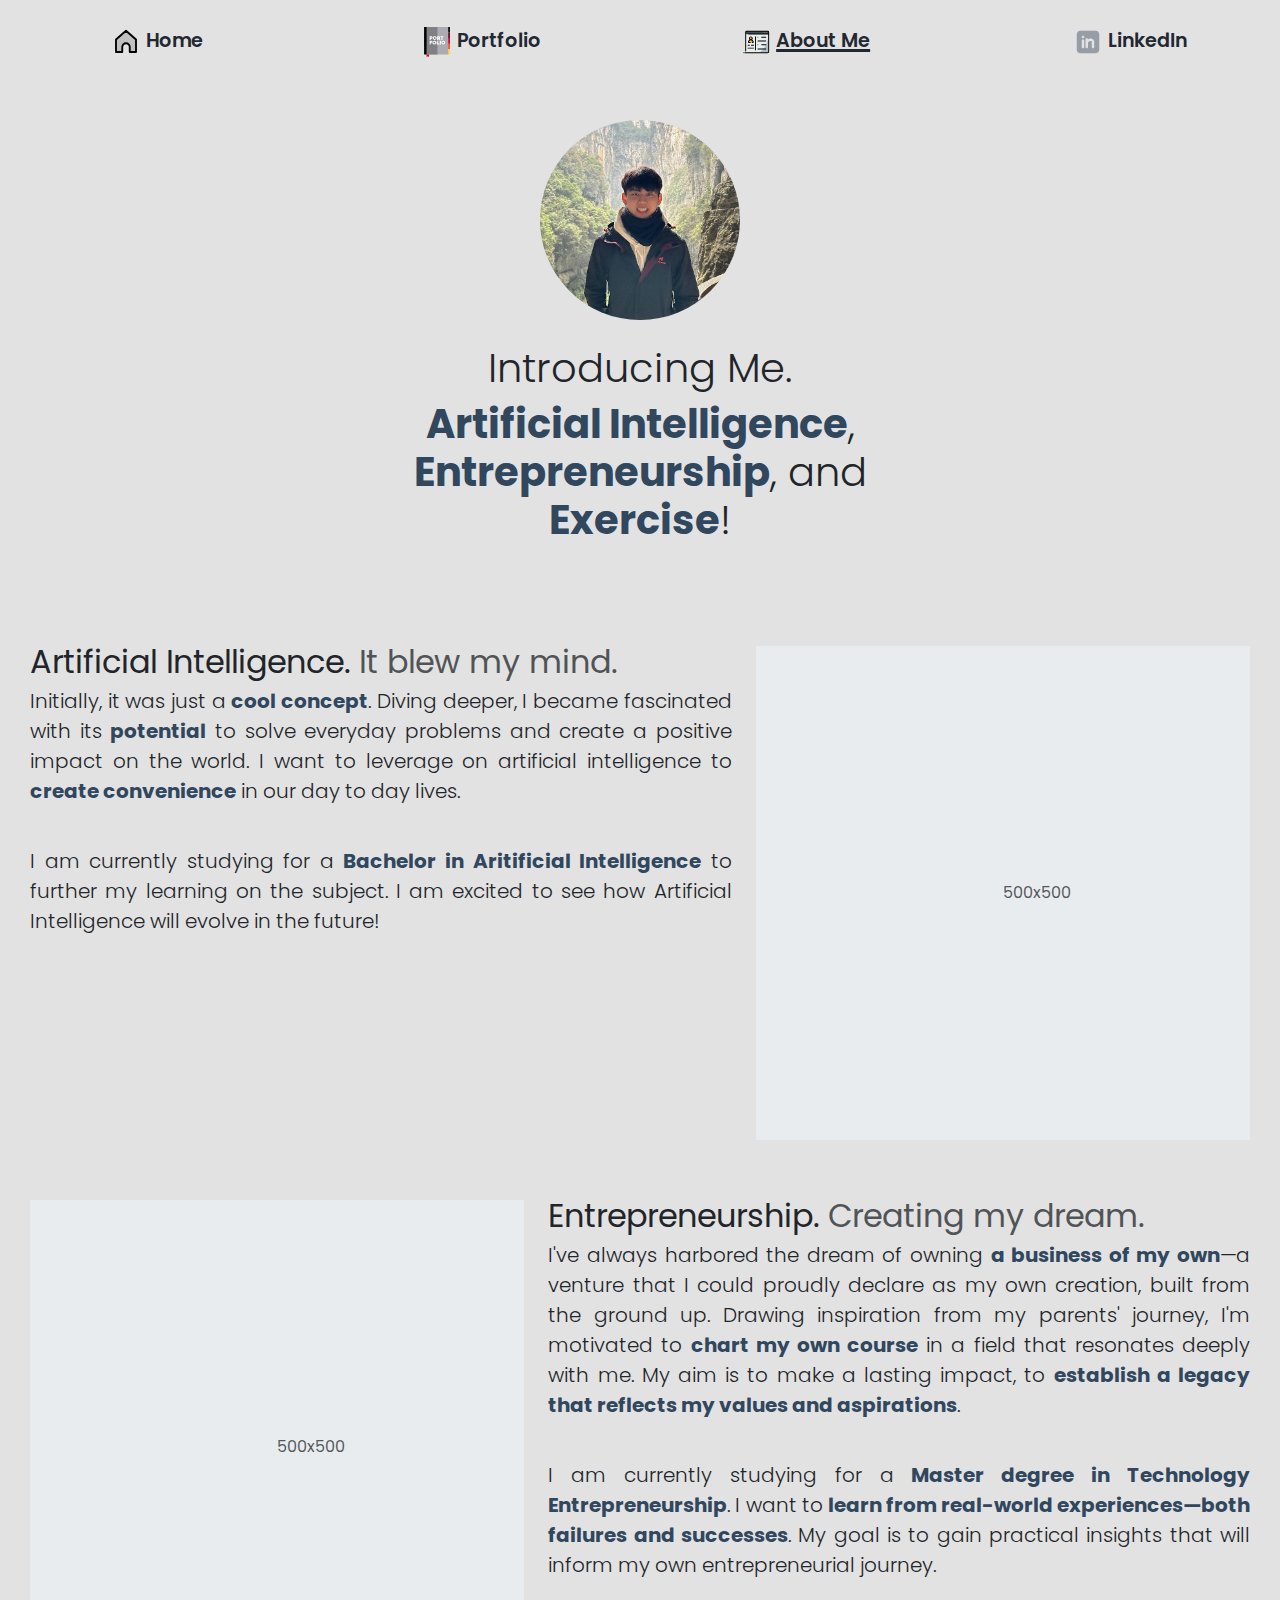
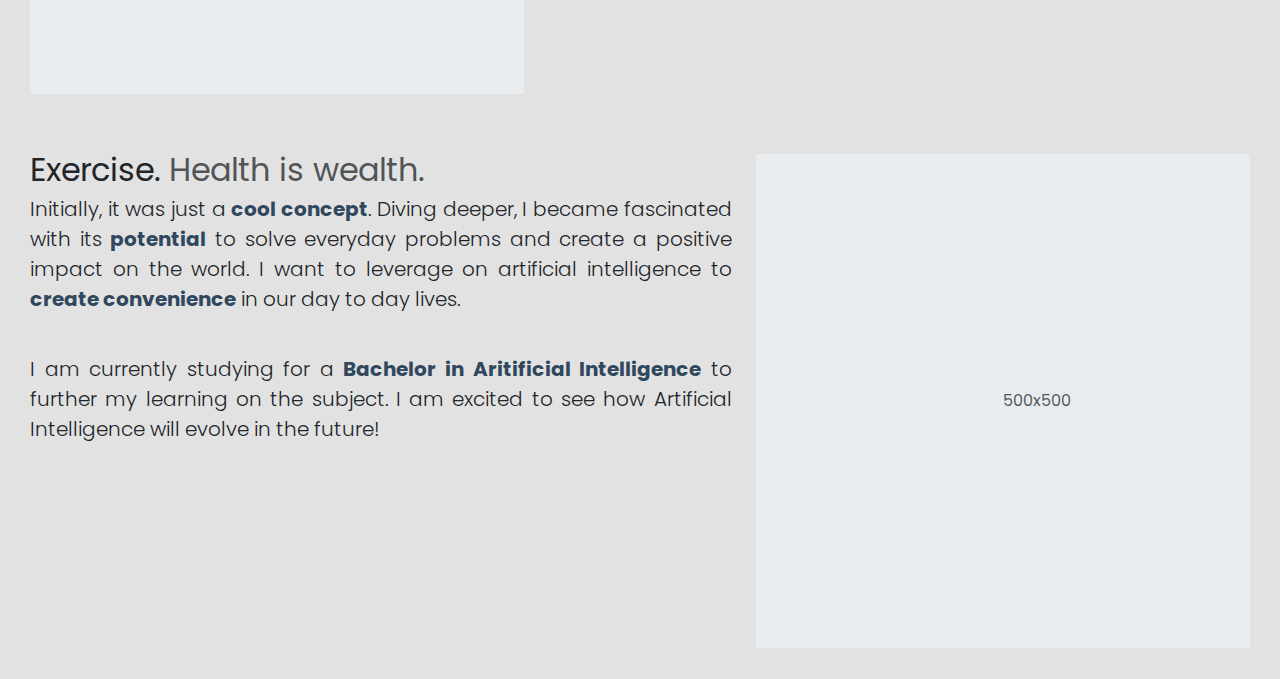
==== public/aboutme.html @ c48af4ad "Add files via upload" ====
<!DOCTYPE html>
<html lang="en">
<head>
    <meta charset="UTF-8">
    <meta name="viewport" content="width=device-width, initial-scale=1.0">
    <link rel="stylesheet" href="../assets/css/aboutme.css">
    <title>Document</title>
    <link href="https://cdn.jsdelivr.net/npm/bootstrap@5.3.3/dist/css/bootstrap.min.css" rel="stylesheet" 
    integrity="sha384-QWTKZyjpPEjISv5WaRU9OFeRpok6YctnYmDr5pNlyT2bRjXh0JMhjY6hW+ALEwIH" crossorigin="anonymous">
    <link rel="preconnect" href="https://fonts.googleapis.com">
    <link rel="preconnect" href="https://fonts.gstatic.com" crossorigin>
    <link href="https://fonts.googleapis.com/css2?family=Poppins:ital,wght@0,100;0,200;0,300;0,400;0,500;0,600;0,700;0,800;0,900;1,100;1,200;1,300;1,400;1,500;1,600;1,700;1,800;1,900&display=swap" rel="stylesheet">
</head>
<body>
  <section class="navigationbar">
    <div class="hometab"> <img src="../assets/svg/home-1-svgrepo-com.svg" class="navlogo" /> <a href="../index.html"><p class="navword">Home</p></a></div>
    <div class="about"> <img src="../assets/svg/portfolio-my-profile-browser-svgrepo-com.svg" class="navlogo" /> <a href="../public/aboutme.html"><p class="navword selectedword">About Me</p></a></div>
    <div class="portfolio"> <img src="../assets/svg/portfolio-svgrepo-com.svg" class="navlogo" /> <a href="../public/portfolio.html"><p class="navword">Portfolio</p></a></div>
    <div class="linkedin"> <img src="../assets/svg/linkedin-svgrepo-com (1).svg" class="navlogo" /> <p class="navword">LinkedIn</p></div>
  </section>

    <section class="home">
        <div class="px-4 py-5 text-center">
            <img class="d-block mx-auto mb-4" src="../assets/images/Profile_Photo copy 2.jpg" alt="Profile photo" height="200" id="profile-pic">
            <h2 class="display-6 darktext">Introducing Me.</h2>
            <div class="col-lg-6 mx-auto">
              <h2 class="display-6 mb-4 darktext"><span class="standout">Artificial Intelligence</span>, <span class="standout">Entrepreneurship</span>, and <span class="standout">Exercise</span>!</h2>
              <div class="d-grid gap-2 d-sm-flex justify-content-sm-center">
              </div>
            </div>
          </div>
        </section>

        <div class="row featurette artificialintelligence">
            <div class="col-md-7">
              <h2 class="featurette-heading fw-normal lh-1">Artificial Intelligence. <span class="text-body-secondary">It blew my mind.</span></h2>
              <p class="lead info">Initially, it was just a <span class="standout">cool concept</span>. Diving deeper, I became fascinated with its <span class="standout">potential</span> to solve everyday problems and create a positive impact on the world. I want to leverage on artificial intelligence to <span class="standout">create convenience</span> in our day to day lives.</p>
              <br />
              <p class="lead info">I am currently studying for a <span class="standout">Bachelor in Aritificial Intelligence</span> to further my learning on the subject. I am excited to see how Artificial Intelligence will evolve in the future!</p>
            </div>
            <div class="col-md-5">
              <svg class="bd-placeholder-img bd-placeholder-img-lg featurette-image img-fluid mx-auto" width="500" height="500" xmlns="http://www.w3.org/2000/svg" role="img" aria-label="Placeholder: 500x500" preserveAspectRatio="xMidYMid slice" focusable="false"><title>Placeholder</title><rect width="100%" height="100%" fill="var(--bs-secondary-bg)"></rect><text x="50%" y="50%" fill="var(--bs-secondary-color)" dy=".3em">500x500</text></svg>
            </div>
          </div>

          <!-- <hr id="breakline"/> -->
          <div class="row featurette entrepreneurship">
            <div class="col-md-7 order-md-2">
              <h2 class="featurette-heading fw-normal lh-1">Entrepreneurship. <span class="text-body-secondary">Creating my dream.</span></h2>
              <p class="lead info">I've always harbored the dream of owning <span class="standout">a business of my own</span>—a venture that I could proudly declare as my own creation, built from the ground up. Drawing inspiration from my parents' journey, I'm motivated to <span class="standout">chart my own course</span> in a field that resonates deeply with me. My aim is to make a lasting impact, to <span class="standout">establish a legacy that reflects my values and aspirations</span>.</p>
                <br />
                <p class="lead info">I am currently studying for a <span class="standout">Master degree in Technology Entrepreneurship</span>. I want to <span class="standout">learn from real-world experiences—both failures and successes</span>. My goal is to gain practical insights that will inform my own entrepreneurial journey.</p>
            </div>
            <div class="col-md-5 order-md-1">
              <svg class="bd-placeholder-img bd-placeholder-img-lg featurette-image left-featurette-img img-fluid mx-auto" width="500" height="500" xmlns="http://www.w3.org/2000/svg" role="img" aria-label="Placeholder: 500x500" preserveAspectRatio="xMidYMid slice" focusable="false"><title>Placeholder</title><rect width="100%" height="100%" fill="var(--bs-secondary-bg)"></rect><text x="50%" y="50%" fill="var(--bs-secondary-color)" dy=".3em">500x500</text></svg>
            </div>
          </div>

        <!-- <hr id="breakline"/> -->
          <div class="row featurette exercise">
            <div class="col-md-7">
              <h2 class="featurette-heading fw-normal lh-1">Exercise. <span class="text-body-secondary">Health is wealth.</span></h2>
              <p class="lead info">Initially, it was just a <span class="standout">cool concept</span>. Diving deeper, I became fascinated with its <span class="standout">potential</span> to solve everyday problems and create a positive impact on the world. I want to leverage on artificial intelligence to <span class="standout">create convenience</span> in our day to day lives.</p>
              <br />
              <p class="lead info">I am currently studying for a <span class="standout">Bachelor in Aritificial Intelligence</span> to further my learning on the subject. I am excited to see how Artificial Intelligence will evolve in the future!</p>
            </div>
            <div class="col-md-5">
              <svg class="bd-placeholder-img bd-placeholder-img-lg featurette-image img-fluid mx-auto" width="500" height="500" xmlns="http://www.w3.org/2000/svg" role="img" aria-label="Placeholder: 500x500" preserveAspectRatio="xMidYMid slice" focusable="false"><title>Placeholder</title><rect width="100%" height="100%" fill="var(--bs-secondary-bg)"></rect><text x="50%" y="50%" fill="var(--bs-secondary-color)" dy=".3em">500x500</text></svg>
            </div>
          </div>


</body>
</html>
---- assets/css/aboutme.css ----
body {
    background-color: #dddd;
}

.home {
    background-color: #dddd;
}

.standout {
    font-weight: bold;
    color: #30475e;
}

#profile-pic {
    border-radius: 50%;
}

* {
    font-family: "Poppins";
}


.featurette {
    padding: 30px !important;
    background-color: #dddd;
}

.info {
    text-align: justify;
}

.navigationbar {
    display: grid;
    grid-template-columns: 1fr 1fr 1fr 1fr;
    grid-template-areas: "home portfolio about linkedin";
    background-color: #dddd !important;
    color: #222831;
    font-family: "Poppins";
    gap: 1.5rem;
    padding-top: 27px;
    padding-left: 7px;
}

a {
    text-decoration: none !important;
    color: inherit !important;
}

.hometab {
    grid-area: home;
    font-family: "Poppins";
    display: flex;
    justify-content: center;
}

.portfolio {
    grid-area: portfolio;
    font-family: "Poppins";
    display: flex;
    justify-content: center;
}

.about {
    grid-area: about;
    font-family: "Poppins";
    display: flex;
    justify-content: center;
}

.linkedin {
    grid-area: linkedin;
    font-family: "Poppins";
    display: flex;
    justify-content: center;
}

.navword {
    font-family: "Poppins";
    font-size: 1.2rem;
    align-self: center;
    color: #222831;
    font-weight: 550;
}



.navlogo {
    height: 30px;
    margin-right: 5px;
}

.selectedword {
    text-decoration: underline 3px #222831 !important;
}

@media (min-width: 768px) {
    .featurette-image {
        object-fit: cover !important;
        position: relative !important;
        float:inline-end !important;
        }

    .left-featurette-img {
        object-fit: cover !important;
        position: relative !important;
        float:inline-start !important;
    }
}
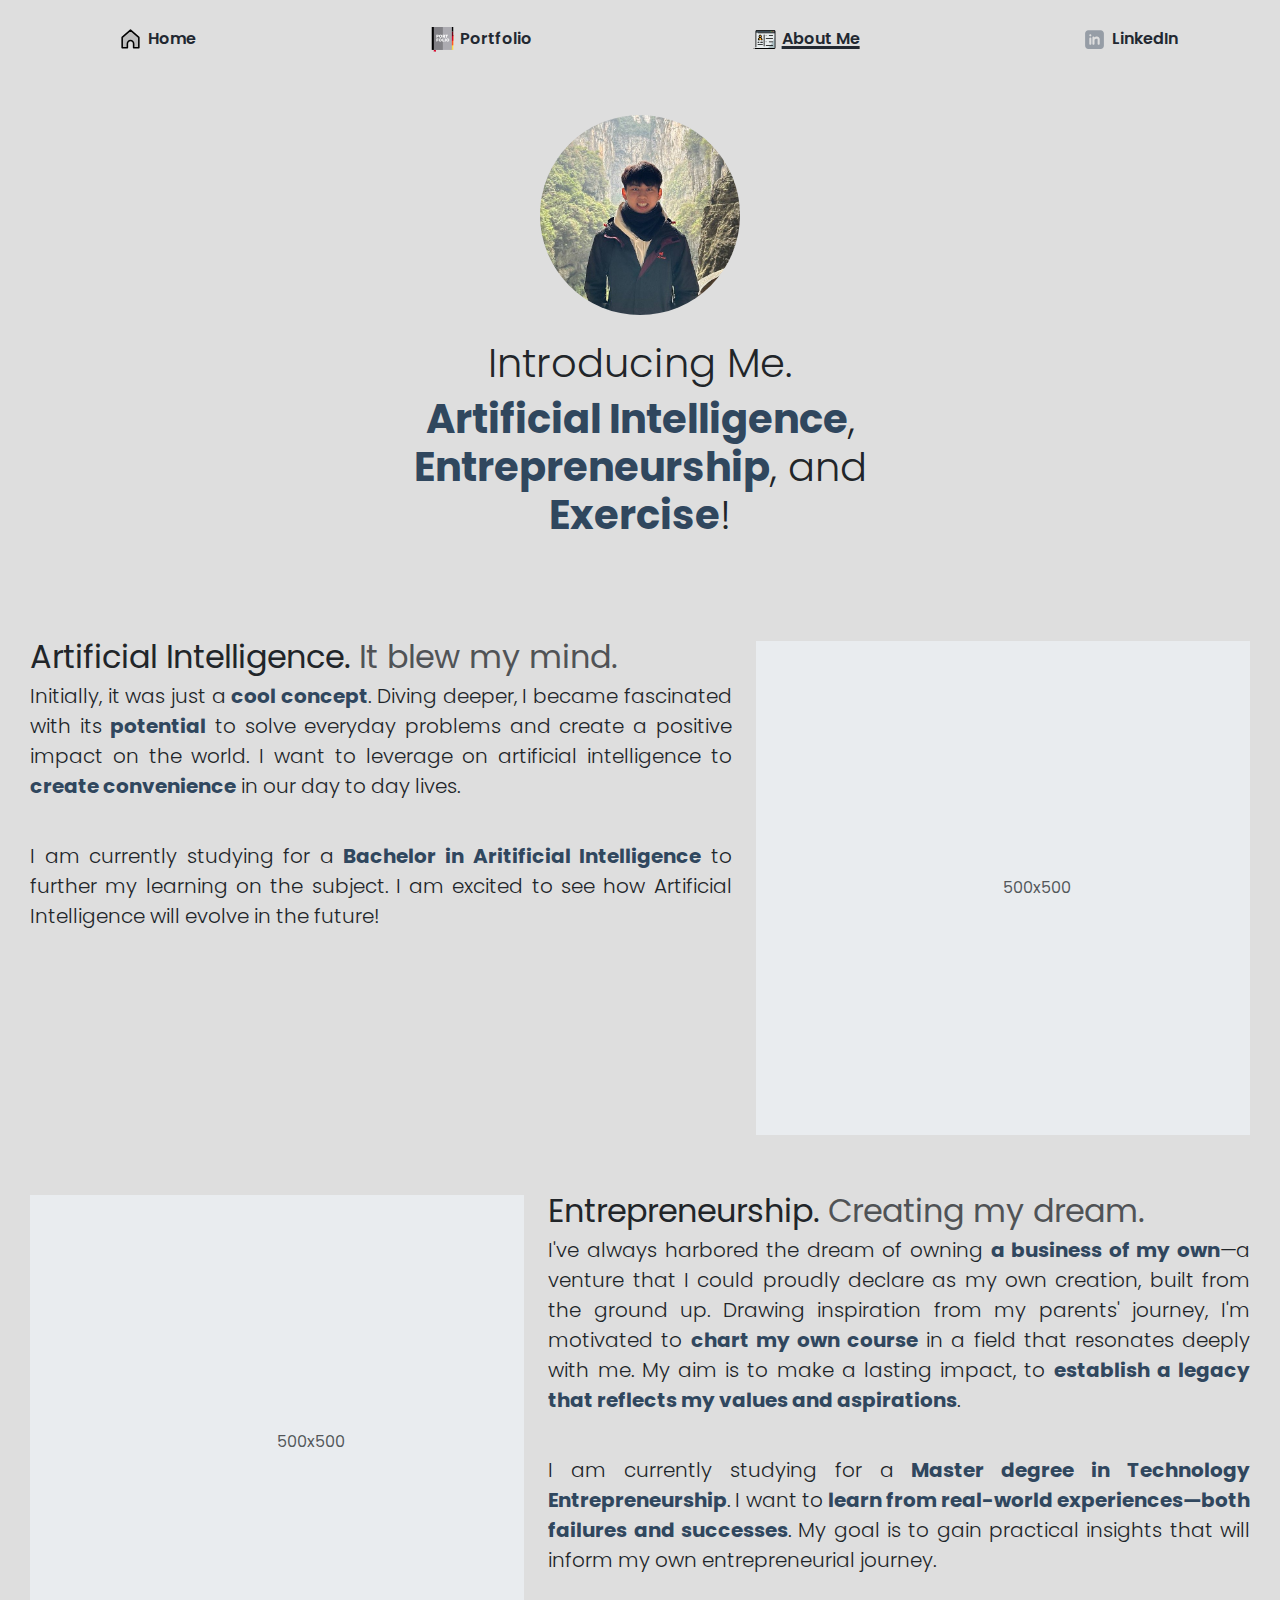
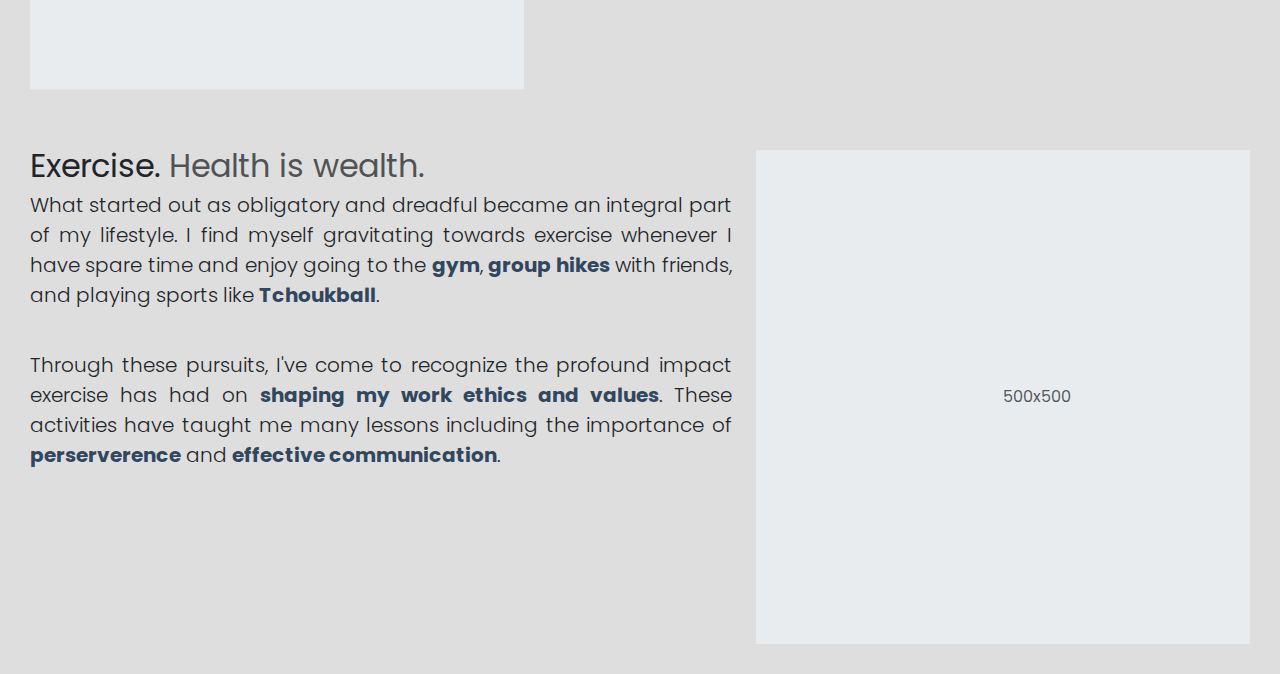
==== commit a5bde9a9: "Update aboutme.html" ====
--- a/public/aboutme.html
+++ b/public/aboutme.html
@@ -4,7 +4,7 @@
     <meta charset="UTF-8">
     <meta name="viewport" content="width=device-width, initial-scale=1.0">
     <link rel="stylesheet" href="../assets/css/aboutme.css">
-    <title>Document</title>
+    <title>About Me</title>
     <link href="https://cdn.jsdelivr.net/npm/bootstrap@5.3.3/dist/css/bootstrap.min.css" rel="stylesheet" 
     integrity="sha384-QWTKZyjpPEjISv5WaRU9OFeRpok6YctnYmDr5pNlyT2bRjXh0JMhjY6hW+ALEwIH" crossorigin="anonymous">
     <link rel="preconnect" href="https://fonts.googleapis.com">
@@ -16,7 +16,7 @@
     <div class="hometab"> <img src="../assets/svg/home-1-svgrepo-com.svg" class="navlogo" /> <a href="../index.html"><p class="navword">Home</p></a></div>
     <div class="about"> <img src="../assets/svg/portfolio-my-profile-browser-svgrepo-com.svg" class="navlogo" /> <a href="../public/aboutme.html"><p class="navword selectedword">About Me</p></a></div>
     <div class="portfolio"> <img src="../assets/svg/portfolio-svgrepo-com.svg" class="navlogo" /> <a href="../public/portfolio.html"><p class="navword">Portfolio</p></a></div>
-    <div class="linkedin"> <img src="../assets/svg/linkedin-svgrepo-com (1).svg" class="navlogo" /> <p class="navword">LinkedIn</p></div>
+    <div class="linkedin"> <img src="../assets/svg/linkedin-svgrepo-com (1).svg" class="navlogo" /> <a href="https://www.linkedin.com/in/bannontan" target="_blank"><p class="navword">LinkedIn</p></a></div>
   </section>
 
     <section class="home">
@@ -60,9 +60,9 @@
           <div class="row featurette exercise">
             <div class="col-md-7">
               <h2 class="featurette-heading fw-normal lh-1">Exercise. <span class="text-body-secondary">Health is wealth.</span></h2>
-              <p class="lead info">Initially, it was just a <span class="standout">cool concept</span>. Diving deeper, I became fascinated with its <span class="standout">potential</span> to solve everyday problems and create a positive impact on the world. I want to leverage on artificial intelligence to <span class="standout">create convenience</span> in our day to day lives.</p>
+              <p class="lead info">What started out as obligatory and dreadful became an integral part of my lifestyle. I find myself gravitating towards exercise whenever I have spare time and enjoy going to the <span class="standout">gym</span>, <span class="standout">group hikes</span> with friends, and playing sports like <span class="standout">Tchoukball</span>.</p>
               <br />
-              <p class="lead info">I am currently studying for a <span class="standout">Bachelor in Aritificial Intelligence</span> to further my learning on the subject. I am excited to see how Artificial Intelligence will evolve in the future!</p>
+              <p class="lead info">Through these pursuits, I've come to recognize the profound impact exercise has had on <span class="standout">shaping my work ethics and values</span>. These activities have taught me many lessons including the importance of <span class="standout">perserverence</span> and <span class="standout">effective communication</span>.</p>
             </div>
             <div class="col-md-5">
               <svg class="bd-placeholder-img bd-placeholder-img-lg featurette-image img-fluid mx-auto" width="500" height="500" xmlns="http://www.w3.org/2000/svg" role="img" aria-label="Placeholder: 500x500" preserveAspectRatio="xMidYMid slice" focusable="false"><title>Placeholder</title><rect width="100%" height="100%" fill="var(--bs-secondary-bg)"></rect><text x="50%" y="50%" fill="var(--bs-secondary-color)" dy=".3em">500x500</text></svg>
@@ -71,4 +71,4 @@
 
 
 </body>
-</html>+</html>
--- a/assets/css/aboutme.css
+++ b/assets/css/aboutme.css
@@ -1,5 +1,5 @@
 body {
-    background-color: #dddd;
+    background-color: #dddd !important;
 }
 
 .home {
@@ -23,6 +23,8 @@
 .featurette {
     padding: 30px !important;
     background-color: #dddd;
+    margin-left: 0px;
+    margin-right: 0px;
 }
 
 .info {
@@ -105,4 +107,51 @@
         position: relative !important;
         float:inline-start !important;
     }
-}+}
+
+@media (max-width: 1300px) {
+    .navlogo {
+         height: 25px;
+         margin-right: 5px;
+     }
+     .navword {
+         font-size: 1rem;
+     }
+ 
+ }
+ 
+ @media (max-width: 768px) {
+     .navlogo {
+         height: 20px;
+         margin-right: 0px;
+         align-self: flex-start;
+     }
+     .navword {
+         font-size: 0.5rem;
+         color: #222831;
+         font-weight: 550;
+         }
+     .selectedword {
+         text-decoration: underline 1.5px #222831 !important;
+     }
+     .navigationbar {
+         padding-top: 15px;
+         padding-left: 0px;
+     }
+ 
+     .hometab .navword {
+         padding-top: 5px;
+     }
+ 
+     .portfolio .navword {
+         padding-top: 5px;
+     }
+     
+     .about .navword {
+         padding-top: 4px;
+     }
+ 
+     .linkedin .navword {
+         padding-top: 4px;
+     }
+ }
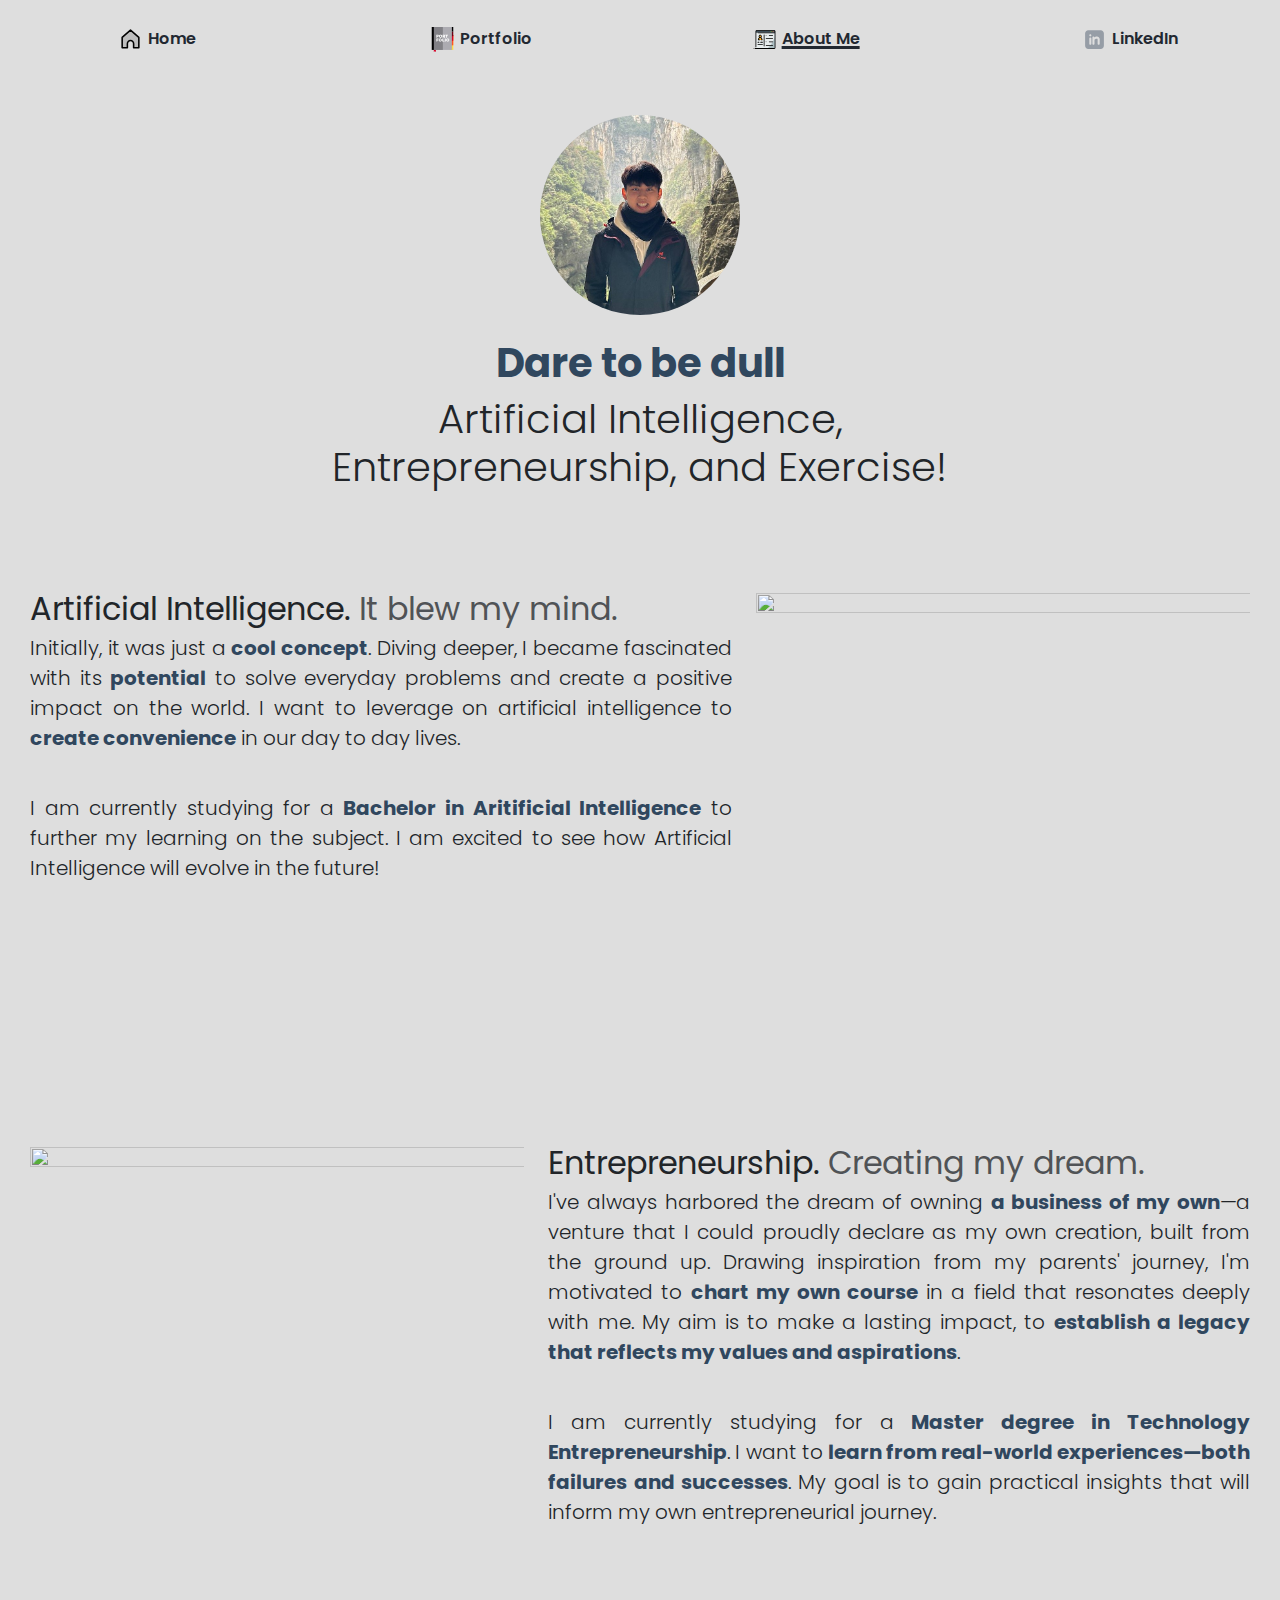
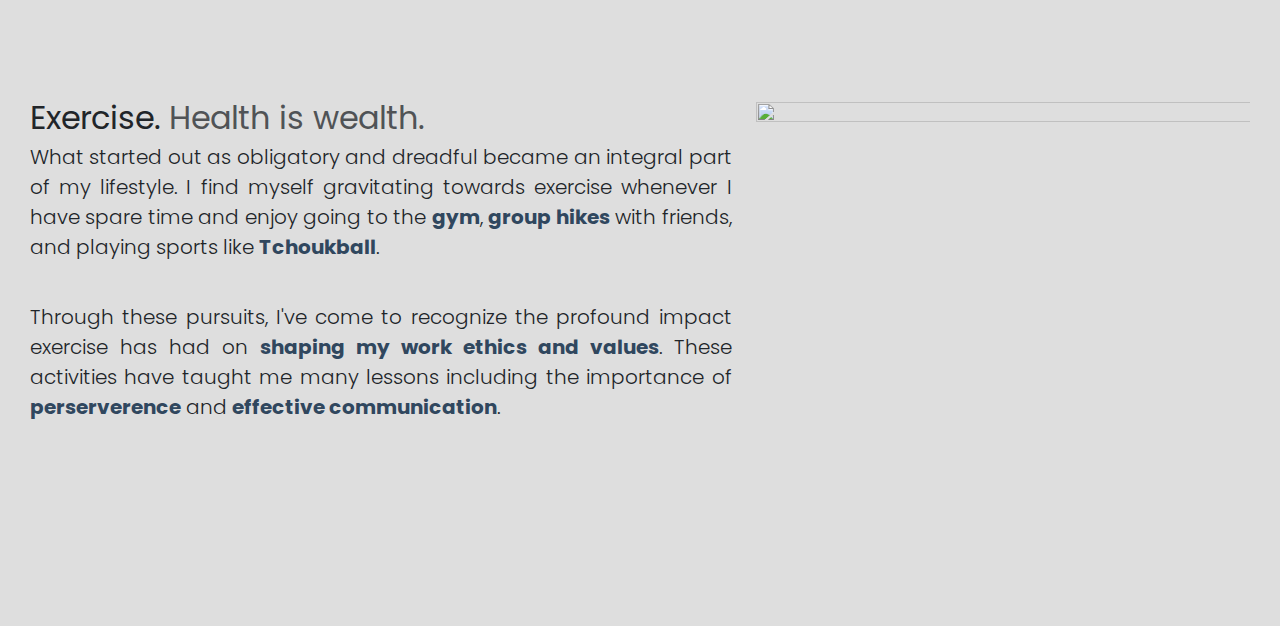
==== commit 86ca2ba0: "Update aboutme.html" ====
--- a/public/aboutme.html
+++ b/public/aboutme.html
@@ -22,9 +22,9 @@
     <section class="home">
         <div class="px-4 py-5 text-center">
             <img class="d-block mx-auto mb-4" src="../assets/images/Profile_Photo copy 2.jpg" alt="Profile photo" height="200" id="profile-pic">
-            <h2 class="display-6 darktext">Introducing Me.</h2>
+            <h2 class="display-6 darktext"><span class="standout">Dare to be dull</span></h2>
             <div class="col-lg-6 mx-auto">
-              <h2 class="display-6 mb-4 darktext"><span class="standout">Artificial Intelligence</span>, <span class="standout">Entrepreneurship</span>, and <span class="standout">Exercise</span>!</h2>
+              <h2 class="display-6 mb-4 darktext">Artificial Intelligence, Entrepreneurship, and Exercise!</h2>
               <div class="d-grid gap-2 d-sm-flex justify-content-sm-center">
               </div>
             </div>
@@ -39,7 +39,7 @@
               <p class="lead info">I am currently studying for a <span class="standout">Bachelor in Aritificial Intelligence</span> to further my learning on the subject. I am excited to see how Artificial Intelligence will evolve in the future!</p>
             </div>
             <div class="col-md-5">
-              <svg class="bd-placeholder-img bd-placeholder-img-lg featurette-image img-fluid mx-auto" width="500" height="500" xmlns="http://www.w3.org/2000/svg" role="img" aria-label="Placeholder: 500x500" preserveAspectRatio="xMidYMid slice" focusable="false"><title>Placeholder</title><rect width="100%" height="100%" fill="var(--bs-secondary-bg)"></rect><text x="50%" y="50%" fill="var(--bs-secondary-color)" dy=".3em">500x500</text></svg>
+              <img src="../assets/images/aboutme_ai.webp" class="featurette-image img-fluid mx-auto image" width="500" height="500"/>
             </div>
           </div>
 
@@ -52,7 +52,7 @@
                 <p class="lead info">I am currently studying for a <span class="standout">Master degree in Technology Entrepreneurship</span>. I want to <span class="standout">learn from real-world experiences—both failures and successes</span>. My goal is to gain practical insights that will inform my own entrepreneurial journey.</p>
             </div>
             <div class="col-md-5 order-md-1">
-              <svg class="bd-placeholder-img bd-placeholder-img-lg featurette-image left-featurette-img img-fluid mx-auto" width="500" height="500" xmlns="http://www.w3.org/2000/svg" role="img" aria-label="Placeholder: 500x500" preserveAspectRatio="xMidYMid slice" focusable="false"><title>Placeholder</title><rect width="100%" height="100%" fill="var(--bs-secondary-bg)"></rect><text x="50%" y="50%" fill="var(--bs-secondary-color)" dy=".3em">500x500</text></svg>
+              <img src="../assets/images/aboutme_dreamcatcher.jpg" class="featurette-image img-fluid mx-auto image" width="500" height="500"/>
             </div>
           </div>
 
@@ -65,7 +65,7 @@
               <p class="lead info">Through these pursuits, I've come to recognize the profound impact exercise has had on <span class="standout">shaping my work ethics and values</span>. These activities have taught me many lessons including the importance of <span class="standout">perserverence</span> and <span class="standout">effective communication</span>.</p>
             </div>
             <div class="col-md-5">
-              <svg class="bd-placeholder-img bd-placeholder-img-lg featurette-image img-fluid mx-auto" width="500" height="500" xmlns="http://www.w3.org/2000/svg" role="img" aria-label="Placeholder: 500x500" preserveAspectRatio="xMidYMid slice" focusable="false"><title>Placeholder</title><rect width="100%" height="100%" fill="var(--bs-secondary-bg)"></rect><text x="50%" y="50%" fill="var(--bs-secondary-color)" dy=".3em">500x500</text></svg>
+              <img src="../assets/images/aboutme_exercise.jpg" class="featurette-image img-fluid mx-auto image" width="500" height="500"/>
             </div>
           </div>
 
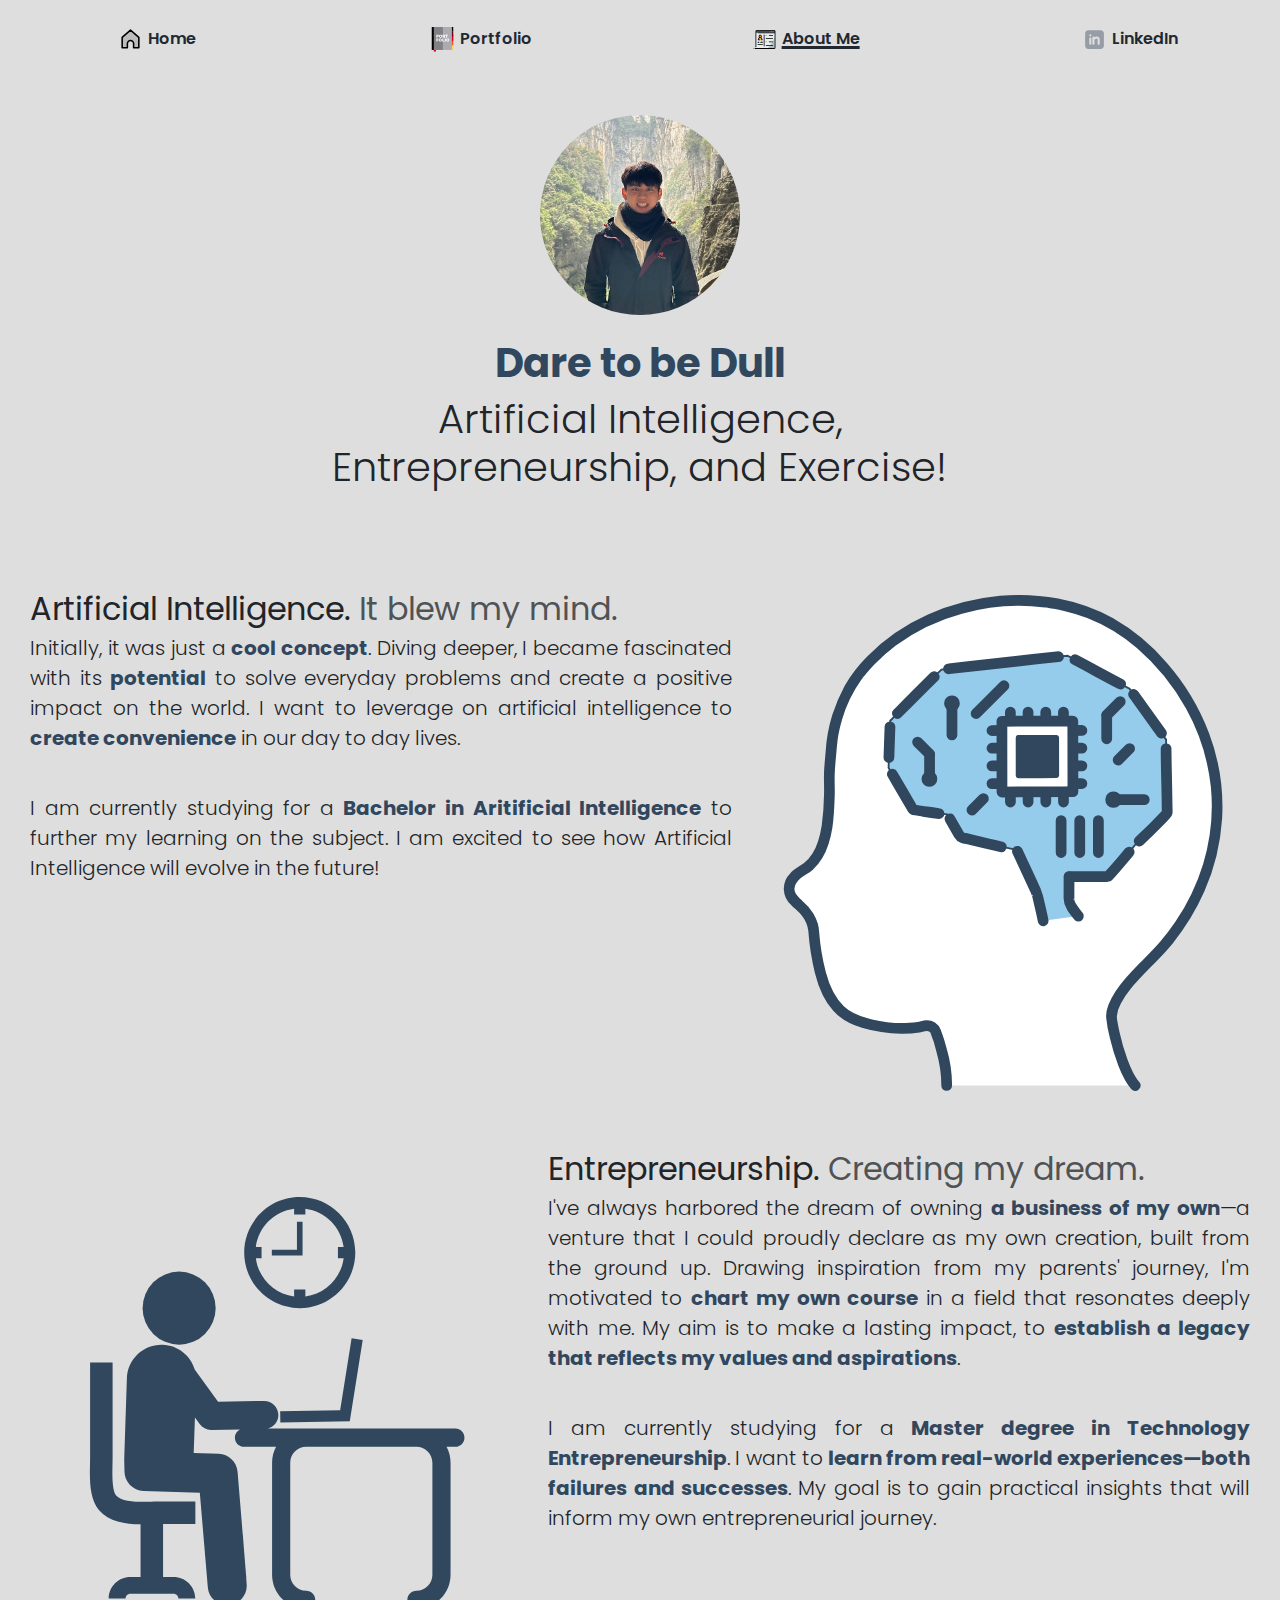
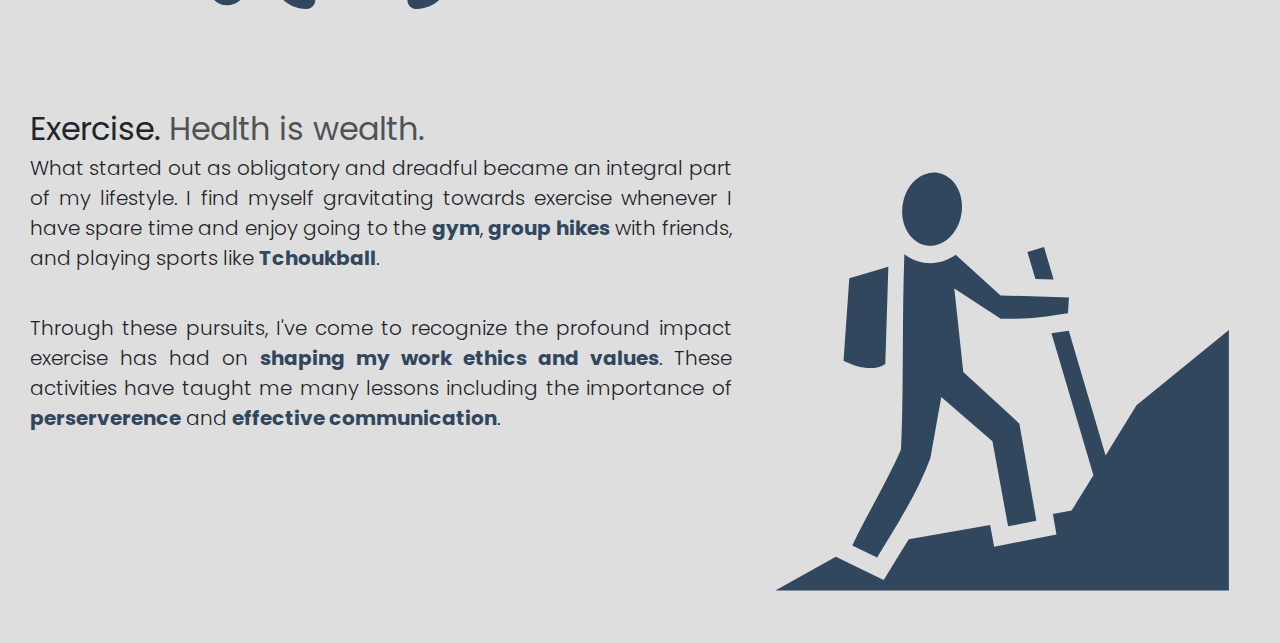
==== commit 8be81bc0: "Update aboutme.html" ====
--- a/public/aboutme.html
+++ b/public/aboutme.html
@@ -22,7 +22,7 @@
     <section class="home">
         <div class="px-4 py-5 text-center">
             <img class="d-block mx-auto mb-4" src="../assets/images/Profile_Photo copy 2.jpg" alt="Profile photo" height="200" id="profile-pic">
-            <h2 class="display-6 darktext"><span class="standout">Dare to be dull</span></h2>
+            <h2 class="display-6 darktext"><span class="standout">Dare to be Dull</span></h2>
             <div class="col-lg-6 mx-auto">
               <h2 class="display-6 mb-4 darktext">Artificial Intelligence, Entrepreneurship, and Exercise!</h2>
               <div class="d-grid gap-2 d-sm-flex justify-content-sm-center">
@@ -39,7 +39,7 @@
               <p class="lead info">I am currently studying for a <span class="standout">Bachelor in Aritificial Intelligence</span> to further my learning on the subject. I am excited to see how Artificial Intelligence will evolve in the future!</p>
             </div>
             <div class="col-md-5">
-              <img src="../assets/images/aboutme_ai.webp" class="featurette-image img-fluid mx-auto image" width="500" height="500"/>
+              <svg class="featurette-image img-fluid mx-auto image" viewBox="-15.52 0 266.88 266.88" xmlns="http://www.w3.org/2000/svg" fill="#30475e" stroke="#30475e"><g id="SVGRepo_bgCarrier" stroke-width="0"></g><g id="SVGRepo_tracerCarrier" stroke-linecap="round" stroke-linejoin="round"></g><g id="SVGRepo_iconCarrier"><defs><style>.a{fill:#ffffff;}.b{fill:#95cbeb;}.c{fill:#30475e;}</style></defs><path class="a" d="M189.238,264.4c-8-9-13.1-34.752-12.833-37.583,1.221-12.84,16.965-25.519,25.563-34.9,13.251-14.452,32.531-42.639,31.43-81.836-.609-21.66-8.835-43.544-19.177-58.751C187.615,12.212,157.606,5.475,139.11,3.18s-36.41.7-52.548,6.33c-33.814,11.8-49.337,35.748-51.987,41.075-5.769,11.6-8.839,20.191-9.713,35.262a113.529,113.529,0,0,0-.7,19.564c-.439,14.848-.991,35.447-14.572,42.806a13.84,13.84,0,0,0-6.3,6.336c-3.249,7.391,3.119,10.705,7.067,14.962a22.73,22.73,0,0,1,5.165,9.633,141.051,141.051,0,0,0,3.022,21.4,59.809,59.809,0,0,0,4.841,14.344c4.338,8.2,9.877,12.3,15.612,14.393,11.241,4.111,26.626,5.573,36.584,2.876a4.934,4.934,0,0,1,5.832,2.908c.146.373,6.39,16.609,6.029,29.335"></path><path class="b" d="M158.547,172.911a55.812,55.812,0,0,1-4-5.536,9.1,9.1,0,0,1-.762-1.68,7.456,7.456,0,0,1-.331-1.839c0-5.357.028-8.463.028-12.237,5.233,0,19.527-.058,21.015-.058,1.144-1.2,8.551-9.605,11.488-13.219l2.94-3.619,2.457-2.277q7.817-7.24,15.081-15.05c0-8.494-.572-27.822-.572-34.913V77.628L203.4,74.163c-3.345-4.661-11.694-16.269-15.1-21.015l-2.13-2.971-4.818-2.519c-3.774-1.973-21.9-11.723-24.7-13.2l-4-2.105-4.833.5c-9.7,1-52.116,5.672-59.41,6.52l-3.81.443L80.74,43.6c-6.6,6.463-13.594,13.539-19.952,19.952l-3.843,3.876-.135,3.307c-.115,2.8-.429,12.352-.572,16.583l-.184,5.455,2.036,3.486L68.868,114.71a2.054,2.054,0,0,0,.568.705,2.825,2.825,0,0,0,1.161.241c6.469,1.1,10.1,1.7,17.172,2.317q3.135,5.466,6.267,10.932a4.264,4.264,0,0,0,.7.991,4.15,4.15,0,0,0,1.954.87c9.145,2.226,21.283,5.189,28.541,6.332,1.852,4.024,8.974,19.178,10.953,23.788.9,3.625,2.54,10.59,3.34,14.592"></path><path class="a" d="M117.252,67.728c0,11.752.032,27.043.031,38.208,9.2-.085,27.326-.131,38.3-.173,0-11.1-.072-26.337-.068-38.137C154.154,67.626,126.11,67.656,117.252,67.728Z"></path><path class="c" d="M125.2,76.615c0,6.377.017,14.269.018,20.377a.989.989,0,0,0,1,.992c5.318-.042,14.345-.067,20.424-.089a.99.99,0,0,0,.993-.993c0-6.072-.038-13.94-.039-20.338a.989.989,0,0,0-.994-.993c-3.523,0-15.207.019-20.416.051A.99.99,0,0,0,125.2,76.615Z"></path><path class="c" d="M190.935,262.706a15.653,15.653,0,0,1-1.575-2.109,36.128,36.128,0,0,1-1.819-3.161,60.027,60.027,0,0,1-2.969-6.887,120.393,120.393,0,0,1-4.343-15.009c-.433-1.927-.828-3.864-1.144-5.814-.057-.355-.11-.711-.162-1.067-.085-.574.063.557,0,.013-.016-.141-.034-.281-.049-.422a9.1,9.1,0,0,1-.078-1.309,17.983,17.983,0,0,1,2.24-7.087,45.118,45.118,0,0,1,5.145-7.776c7.1-8.8,15.9-16.019,22.961-24.864a124.93,124.93,0,0,0,16.963-27.879,115.459,115.459,0,0,0,9.528-39.2,111.816,111.816,0,0,0-7.012-45.719A124.06,124.06,0,0,0,205.954,36.6a108.12,108.12,0,0,0-28.888-24.019C158.821,2.4,136.918-1.461,116.22.488c-26.567,2.5-52.774,13.377-71.47,32.721A72.187,72.187,0,0,0,32.814,48.775a95.008,95.008,0,0,0-6.653,15.573,83.359,83.359,0,0,0-3.574,19.59c-.283,3.86-.759,7.693-.893,11.566-.132,3.835.138,7.667.022,11.5a138.1,138.1,0,0,1-1.231,16.858c-.835,5.4-2.184,10.9-5.1,15.578a19.209,19.209,0,0,1-4.827,5.342c-2.484,1.826-5.259,3-7.3,5.417a11.228,11.228,0,0,0,.653,16.445c1.882,1.953,4.1,3.6,5.766,5.758a16.6,16.6,0,0,1,3.567,8.642A133.936,133.936,0,0,0,16.8,203.589c1.843,7.326,4.651,14.414,9.76,20.1,4.118,4.586,9.369,7.286,15.2,9.033A77.473,77.473,0,0,0,62.8,235.918a56.854,56.854,0,0,0,9.992-.714c1.265-.208,2.6-.733,3.865-.814a2.518,2.518,0,0,1,1.478.357,2.256,2.256,0,0,1,.608.5c.077.086.637,1.07.362.469a65.184,65.184,0,0,1,3.29,10.363A65.711,65.711,0,0,1,85.04,264.4c-.071,3.09,4.729,3.089,4.8,0a70.6,70.6,0,0,0-2.818-19.594,93.3,93.3,0,0,0-3.281-10.338,7.42,7.42,0,0,0-7.444-4.849c-1.492.134-2.949.64-4.426.9a41.071,41.071,0,0,1-4.629.507,70.418,70.418,0,0,1-20.2-1.861c-5.662-1.333-11.194-3.147-15.5-7.226-5.281-5.007-8.054-11.758-9.872-18.671a124.607,124.607,0,0,1-3.605-21.881,17.562,17.562,0,0,0-.735-4.488A27.142,27.142,0,0,0,15,171.743a31.107,31.107,0,0,0-5.888-6.75c-1.678-1.552-3.607-3.252-4.174-5.42-.661-2.527.91-5.353,2.789-7.127,2.066-1.951,4.8-3.021,6.969-4.871a24.741,24.741,0,0,0,5.154-6.26c5.828-9.853,6.276-22.208,6.631-33.343.113-3.515-.1-7.025-.041-10.543.069-3.888.46-7.716.818-11.582.332-3.582.549-7.14,1.173-10.69a71.072,71.072,0,0,1,2.133-8.835A72.146,72.146,0,0,1,40.841,45.188q.355-.486.717-.965l.379-.5c-.319.416.12-.152.152-.192.616-.78,1.241-1.553,1.882-2.313q2.007-2.379,4.173-4.617A95.247,95.247,0,0,1,59.669,26.431,108.434,108.434,0,0,1,95.561,9.2,112.106,112.106,0,0,1,140.5,5.758c-.561-.074.605.085.791.111.42.06.838.122,1.257.186q1.41.216,2.817.463,2.772.49,5.516,1.121a94.834,94.834,0,0,1,12.6,3.835A92.457,92.457,0,0,1,190.43,27.8a120.881,120.881,0,0,1,26.654,32.818,112.312,112.312,0,0,1,13.458,42.463A107.508,107.508,0,0,1,226.331,145a116.5,116.5,0,0,1-15.037,31.254,118.026,118.026,0,0,1-8.256,10.847c-3.537,4.134-7.433,7.918-11.261,11.777-4.628,4.664-9.225,9.489-12.823,15.015-2.523,3.874-5.291,9.069-4.926,13.861a70.572,70.572,0,0,0,2.022,10.993,113.12,113.12,0,0,0,4.581,14.891c1.734,4.418,3.754,8.86,6.91,12.461,2.04,2.328,5.423-1.078,3.394-3.394Z"></path><path class="c" d="M114.852,67.728c0,12.736.032,25.472.031,38.208a2.433,2.433,0,0,0,2.4,2.4c12.768-.117,25.537-.125,38.3-.173a2.435,2.435,0,0,0,2.4-2.4c0-12.712-.071-25.424-.068-38.137a2.435,2.435,0,0,0-2.4-2.4q-15.086,0-30.172.061-4.049.013-8.1.041c-3.087.024-3.094,4.824,0,4.8,11.338-.091,22.677-.083,34.016-.1l4.252-.005-2.4-2.4c0,12.713.068,25.425.068,38.137l2.4-2.4c-12.768.048-25.537.056-38.3.173l2.4,2.4c0-12.736-.034-25.472-.031-38.208C119.653,64.639,114.853,64.634,114.852,67.728Z"></path><path class="c" d="M54.41,70.732c-.224,5.526-.385,11.055-.572,16.583a2.4,2.4,0,0,0,4.8,0c.187-5.528.348-11.057.572-16.583a2.4,2.4,0,1,0-4.8,0Z"></path><path class="c" d="M56.017,97.467c3.51,6.008,7,12.028,10.528,18.025a4.5,4.5,0,0,0,3.649,2.522c1.448.218,2.89.488,4.336.722,2.91.47,5.83.876,8.76,1.2a2.415,2.415,0,0,0,2.4-2.4,2.455,2.455,0,0,0-2.4-2.4q-3.158-.351-6.3-.841-1.633-.255-3.264-.531a18.461,18.461,0,0,1-3.656-.664l1.059.617a9.814,9.814,0,0,1-1.195-1.936l-1.253-2.146L65.8,104.7l-5.64-9.657c-1.557-2.666-5.707-.253-4.145,2.423Z"></path><path class="c" d="M87.088,121.611c1.625,2.834,3.2,5.7,4.876,8.506a5.784,5.784,0,0,0,3.217,2.712c1.267.441,2.631.68,3.934,1,5.72,1.389,11.444,2.764,17.2,4,3.013.647,4.3-3.979,1.276-4.628-5.329-1.144-10.632-2.408-15.929-3.691l-3.733-.908a5.041,5.041,0,0,1-1.4-.363,3.391,3.391,0,0,1-.789-1.178l-4.51-7.868c-1.536-2.679-5.685-.264-4.145,2.423Z"></path><path class="c" d="M123.53,139.106c2.112,4.56,4.245,9.11,6.354,13.672,1.05,2.271,2.1,4.544,3.126,6.826q.3.664.6,1.333c.079.178.157.356.236.535.048.111.2.588.151.394.216.88.611,2.657.9,3.865.818,3.451,1.622,6.908,2.322,10.385a2.424,2.424,0,0,0,2.952,1.677,2.448,2.448,0,0,0,1.676-2.953c-.626-3.113-1.339-6.208-2.065-9.3a40.116,40.116,0,0,0-2.152-7.315c-2.156-4.844-4.411-9.644-6.649-14.451q-1.65-3.546-3.3-7.092a2.419,2.419,0,0,0-3.283-.861,2.455,2.455,0,0,0-.861,3.284Z"></path><path class="c" d="M153.479,154.019c5.67,0,11.339-.027,17.008-.046,1.814-.006,4.512.464,5.891-.915,1.653-1.651,3.14-3.509,4.677-5.267,2.237-2.557,4.477-5.118,6.624-7.752a2.471,2.471,0,0,0,0-3.394,2.418,2.418,0,0,0-3.394,0c-3.676,4.51-7.489,8.991-11.488,13.219l1.7-.7c-7,0-14.01.057-21.015.058-3.088,0-3.093,4.8,0,4.8Z"></path><path class="c" d="M193.076,134.144q5.554-5.156,10.84-10.588,1.32-1.359,2.621-2.735c.938-.992,2.226-1.975,2.323-3.425.092-1.375-.014-2.8-.031-4.175-.088-7.077-.269-14.153-.408-21.229-.063-3.169-.131-6.339-.133-9.509,0-3.088-4.8-3.094-4.8,0,.008,11.64.566,23.274.572,34.913l.7-1.7q-7.265,7.8-15.081,15.05c-2.269,2.106,1.131,5.5,3.394,3.4Z"></path><path class="c" d="M88.415,41.771c6.82-.792,13.646-1.532,20.471-2.286q14.258-1.575,28.518-3.123c3.473-.376,6.946-.753,10.421-1.111a2.469,2.469,0,0,0,2.4-2.4,2.417,2.417,0,0,0-2.4-2.4c-7.4.762-14.792,1.583-22.186,2.392Q111.617,34.378,97.6,35.936c-3.062.342-6.123.68-9.183,1.035a2.473,2.473,0,0,0-2.4,2.4,2.415,2.415,0,0,0,2.4,2.4Z"></path><path class="c" d="M151.079,151.619c0,3.871-.027,7.742-.028,11.614,0,4.459,3.09,8.1,5.8,11.375a2.418,2.418,0,0,0,3.4,0,2.455,2.455,0,0,0,0-3.394,49.028,49.028,0,0,1-3.521-4.889,5.7,5.7,0,0,1-.8-1.912,4.826,4.826,0,0,1-.095-.53c.021.209.022.14.022-.027q0-.906,0-1.812c0-3.475.027-6.95.027-10.425,0-3.089-4.8-3.094-4.8,0Z"></path><path class="c" d="M155.442,36.531c8.258,4.356,16.431,8.871,24.7,13.2,2.734,1.431,5.164-2.71,2.423-4.144-8.272-4.329-16.446-8.844-24.7-13.2-2.73-1.44-5.159,2.7-2.422,4.144Z"></path><path class="c" d="M186.232,54.359q7.537,10.515,15.1,21.015a2.468,2.468,0,0,0,3.284.861,2.418,2.418,0,0,0,.861-3.283q-7.545-10.511-15.1-21.016a2.47,2.47,0,0,0-3.284-.861,2.42,2.42,0,0,0-.861,3.284Z"></path><path class="c" d="M119.418,62.755c0,1.468.029,2.935.029,4.4a2.48,2.48,0,0,0,.7,1.7,2.4,2.4,0,0,0,3.394,0,2.489,2.489,0,0,0,.7-1.7c0-1.468-.029-2.935-.029-4.4a2.475,2.475,0,0,0-.7-1.7,2.4,2.4,0,0,0-3.394,0,2.492,2.492,0,0,0-.7,1.7Z"></path><path class="c" d="M128.966,62.755c0,1.468.029,2.935.029,4.4a2.475,2.475,0,0,0,.7,1.7,2.4,2.4,0,0,0,3.394,0,2.494,2.494,0,0,0,.7-1.7c0-1.468-.029-2.935-.029-4.4a2.48,2.48,0,0,0-.7-1.7,2.4,2.4,0,0,0-3.394,0,2.487,2.487,0,0,0-.7,1.7Z"></path><path class="c" d="M138.513,62.755c0,1.468.029,2.935.03,4.4a2.471,2.471,0,0,0,.7,1.7,2.4,2.4,0,0,0,3.394,0,2.494,2.494,0,0,0,.7-1.7c0-1.468-.029-2.935-.03-4.4a2.471,2.471,0,0,0-.7-1.7,2.4,2.4,0,0,0-3.394,0,2.492,2.492,0,0,0-.7,1.7Z"></path><path class="c" d="M148.061,62.755c0,1.468.029,2.935.029,4.4a2.48,2.48,0,0,0,.7,1.7,2.4,2.4,0,0,0,3.394,0,2.489,2.489,0,0,0,.7-1.7c0-1.468-.029-2.935-.029-4.4a2.475,2.475,0,0,0-.7-1.7,2.4,2.4,0,0,0-3.394,0,2.492,2.492,0,0,0-.7,1.7Z"></path><path class="c" d="M119.418,106.91c0,1.468.029,2.936.029,4.4a2.484,2.484,0,0,0,.7,1.7,2.4,2.4,0,0,0,3.394,0,2.491,2.491,0,0,0,.7-1.7c0-1.468-.029-2.936-.029-4.4a2.475,2.475,0,0,0-.7-1.7,2.4,2.4,0,0,0-3.394,0,2.494,2.494,0,0,0-.7,1.7Z"></path><path class="c" d="M128.966,106.91c0,1.468.029,2.936.029,4.4a2.479,2.479,0,0,0,.7,1.7,2.4,2.4,0,0,0,3.394,0,2.5,2.5,0,0,0,.7-1.7c0-1.468-.029-2.936-.029-4.4a2.48,2.48,0,0,0-.7-1.7,2.4,2.4,0,0,0-3.394,0,2.489,2.489,0,0,0-.7,1.7Z"></path><path class="c" d="M138.513,106.91c0,1.468.029,2.936.03,4.4a2.475,2.475,0,0,0,.7,1.7,2.4,2.4,0,0,0,3.394,0,2.5,2.5,0,0,0,.7-1.7c0-1.468-.029-2.936-.03-4.4a2.471,2.471,0,0,0-.7-1.7,2.4,2.4,0,0,0-3.394,0,2.494,2.494,0,0,0-.7,1.7Z"></path><path class="c" d="M148.061,106.91c0,1.468.029,2.936.029,4.4a2.484,2.484,0,0,0,.7,1.7,2.4,2.4,0,0,0,3.394,0,2.491,2.491,0,0,0,.7-1.7c0-1.468-.029-2.936-.029-4.4a2.475,2.475,0,0,0-.7-1.7,2.4,2.4,0,0,0-3.394,0,2.494,2.494,0,0,0-.7,1.7Z"></path><path class="c" d="M160.434,70.3c-1.468,0-2.936.029-4.4.029a2.48,2.48,0,0,0-1.7.7,2.4,2.4,0,0,0,0,3.394,2.489,2.489,0,0,0,1.7.7c1.468,0,2.936-.029,4.4-.029a2.479,2.479,0,0,0,1.7-.7,2.4,2.4,0,0,0,0-3.394,2.5,2.5,0,0,0-1.7-.7Z"></path><path class="c" d="M160.434,79.846c-1.468,0-2.936.029-4.4.029a2.475,2.475,0,0,0-1.7.7,2.4,2.4,0,0,0,0,3.394,2.494,2.494,0,0,0,1.7.7c1.468,0,2.936-.029,4.4-.029a2.484,2.484,0,0,0,1.7-.7,2.4,2.4,0,0,0,0-3.394,2.491,2.491,0,0,0-1.7-.7Z"></path><path class="c" d="M160.434,89.393c-1.468,0-2.936.029-4.4.03a2.471,2.471,0,0,0-1.7.7,2.4,2.4,0,0,0,0,3.394,2.494,2.494,0,0,0,1.7.7c1.468,0,2.936-.029,4.4-.03a2.475,2.475,0,0,0,1.7-.7,2.4,2.4,0,0,0,0-3.394,2.5,2.5,0,0,0-1.7-.7Z"></path><path class="c" d="M160.434,98.941c-1.468,0-2.936.029-4.4.029a2.48,2.48,0,0,0-1.7.7,2.4,2.4,0,0,0,0,3.394,2.489,2.489,0,0,0,1.7.7c1.468,0,2.936-.029,4.4-.029a2.479,2.479,0,0,0,1.7-.7,2.4,2.4,0,0,0,0-3.394,2.5,2.5,0,0,0-1.7-.7Z"></path><path class="c" d="M116.278,70.3c-1.468,0-2.935.029-4.4.029a2.48,2.48,0,0,0-1.7.7,2.4,2.4,0,0,0,0,3.394,2.487,2.487,0,0,0,1.7.7c1.468,0,2.935-.029,4.4-.029a2.475,2.475,0,0,0,1.7-.7,2.4,2.4,0,0,0,0-3.394,2.494,2.494,0,0,0-1.7-.7Z"></path><path class="c" d="M116.278,79.846c-1.468,0-2.935.029-4.4.029a2.475,2.475,0,0,0-1.7.7,2.4,2.4,0,0,0,0,3.394,2.492,2.492,0,0,0,1.7.7c1.468,0,2.935-.029,4.4-.029a2.48,2.48,0,0,0,1.7-.7,2.4,2.4,0,0,0,0-3.394,2.489,2.489,0,0,0-1.7-.7Z"></path><path class="c" d="M116.278,89.393c-1.468,0-2.935.029-4.4.03a2.471,2.471,0,0,0-1.7.7,2.4,2.4,0,0,0,0,3.394,2.492,2.492,0,0,0,1.7.7c1.468,0,2.935-.029,4.4-.03a2.471,2.471,0,0,0,1.7-.7,2.4,2.4,0,0,0,0-3.394,2.494,2.494,0,0,0-1.7-.7Z"></path><path class="c" d="M116.278,98.941c-1.468,0-2.935.029-4.4.029a2.48,2.48,0,0,0-1.7.7,2.4,2.4,0,0,0,0,3.394,2.487,2.487,0,0,0,1.7.7c1.468,0,2.935-.029,4.4-.029a2.475,2.475,0,0,0,1.7-.7,2.4,2.4,0,0,0,0-3.394,2.494,2.494,0,0,0-1.7-.7Z"></path><path class="c" d="M178.554,112.446h15.554a2.4,2.4,0,1,0,0-4.8H178.554a2.4,2.4,0,0,0,0,4.8Z"></path><path class="c" d="M177.451,106.157a3.8,3.8,0,0,0-3.876,3.853,3.738,3.738,0,0,0,3.877,3.924,3.7,3.7,0,0,0,3.876-3.924A3.8,3.8,0,0,0,177.451,106.157Z"></path><path class="c" d="M92.676,75.12V59.566a2.4,2.4,0,1,0-4.8,0V75.12a2.4,2.4,0,0,0,4.8,0Z"></path><path class="c" d="M80.581,98.221V85.513a2.4,2.4,0,0,0-4.8,0V98.221a2.4,2.4,0,1,0,4.8,0Z"></path><path class="c" d="M161.668,138.581V121.368a2.4,2.4,0,0,0-4.8,0v17.213a2.4,2.4,0,0,0,4.8,0Z"></path><path class="c" d="M171.732,138.581V121.368a2.4,2.4,0,0,0-4.8,0v17.213a2.4,2.4,0,1,0,4.8,0Z"></path><path class="c" d="M151.6,138.581V121.368a2.4,2.4,0,0,0-4.8,0v17.213a2.4,2.4,0,0,0,4.8,0Z"></path><path class="c" d="M79.859,83.725l-6.448-6.449a2.4,2.4,0,0,0-3.395,3.4l6.449,6.448a2.4,2.4,0,1,0,3.394-3.394Z"></path><path class="c" d="M176.221,77.178V64.47a2.4,2.4,0,0,0-4.8,0V77.178a2.4,2.4,0,0,0,4.8,0Z"></path><path class="c" d="M175.537,66.075l7.272-7.272a2.4,2.4,0,1,0-3.394-3.394l-7.272,7.272a2.4,2.4,0,0,0,3.394,3.394Z"></path><path class="c" d="M105.029,65.217l15-15a2.4,2.4,0,1,0-3.394-3.394l-15,15a2.4,2.4,0,1,0,3.394,3.394Z"></path><path class="c" d="M102.742,117.369l6.228-6.228a2.4,2.4,0,0,0-3.394-3.394l-6.228,6.228a2.4,2.4,0,0,0,3.394,3.394Z"></path><path class="c" d="M181.656,90.378l6.228-6.228a2.4,2.4,0,1,0-3.394-3.394l-6.228,6.228a2.4,2.4,0,0,0,3.394,3.394Z"></path><path class="c" d="M62.485,65.246c6.622-6.679,13.232-13.371,19.952-19.952,2.211-2.165-1.185-5.558-3.394-3.394-6.721,6.58-13.33,13.273-19.953,19.952-2.177,2.2,1.216,5.592,3.395,3.394Z"></path><path class="c" d="M74.352,98.867a3.659,3.659,0,0,0,3.709,3.732,3.6,3.6,0,0,0,3.778-3.732,3.561,3.561,0,0,0-3.778-3.732A3.656,3.656,0,0,0,74.352,98.867Z"></path><path class="c" d="M86.532,58.038a3.659,3.659,0,0,0,3.709,3.732,3.6,3.6,0,0,0,3.779-3.732,3.562,3.562,0,0,0-3.779-3.732A3.656,3.656,0,0,0,86.532,58.038Z"></path></g></svg>
             </div>
           </div>
 
@@ -52,8 +52,8 @@
                 <p class="lead info">I am currently studying for a <span class="standout">Master degree in Technology Entrepreneurship</span>. I want to <span class="standout">learn from real-world experiences—both failures and successes</span>. My goal is to gain practical insights that will inform my own entrepreneurial journey.</p>
             </div>
             <div class="col-md-5 order-md-1">
-              <img src="../assets/images/aboutme_dreamcatcher.jpg" class="featurette-image img-fluid mx-auto image" width="500" height="500"/>
-            </div>
+              <svg class="featurette-image img-fluid mx-auto image left-featurette-img" fill="#30475e" version="1.1" id="Capa_1" xmlns="http://www.w3.org/2000/svg" xmlns:xlink="http://www.w3.org/1999/xlink" viewBox="-12.25 -12.25 147.01 147.01" xml:space="preserve" transform="matrix(-1, 0, 0, 1, 0, 0)" stroke="#30475e" stroke-width="0.0012250800000000001"><g id="SVGRepo_bgCarrier" stroke-width="0"></g><g id="SVGRepo_tracerCarrier" stroke-linecap="round" stroke-linejoin="round" stroke="#CCCCCC" stroke-width="0.49003199999999997"></g><g id="SVGRepo_iconCarrier"> <g> <g> <path d="M106.727,77.498l-0.779-23.531c-0.166-5.694-4.916-10.176-10.61-10.012c-4.595,0.134-8.396,3.253-9.608,7.444 l-6.904,9.452l-13.678-0.214c-2.283-0.016-4.21,1.807-4.246,4.118c-0.032,1.974,1.315,3.64,3.147,4.106H8.252 c-1.49,0-2.699,1.211-2.699,2.699c0,1.489,1.209,2.699,2.699,2.699h2.626c-0.755,1.418-1.188,3.034-1.188,4.75v33.348 c0,5.597,4.553,10.149,10.15,10.149c1.489,0,2.698-1.21,2.698-2.698s-1.209-2.701-2.698-2.701c-2.621,0-4.75-2.131-4.75-4.75 V79.011c0-2.62,2.129-4.75,4.75-4.75h32.779c2.618,0,4.75,2.13,4.75,4.75v33.349c0,2.619-2.132,4.75-4.75,4.75 c-1.489,0-2.699,1.211-2.699,2.699c0,1.489,1.21,2.699,2.699,2.699c5.595,0,10.146-4.553,10.146-10.148V79.011 c0-1.717-0.431-3.332-1.186-4.75h9.549c1.488,0,2.699-1.21,2.699-2.698c0-1.088-0.648-2.02-1.576-2.447l8.604,0.134h0.065 c1.334,0,2.589-0.636,3.377-1.716l1.41-1.93l0.37,10.537l-7.401,0.225c-2.978,0.091-5.413,2.404-5.655,5.373l-1.502,18.314 c-0.025,0.159-0.05,0.319-0.062,0.483l-0.393,5.048l-0.639,7.786c-0.002,0.009,0,0.018-0.002,0.026c0,0,0.012,0.002,0.034,0.004 l-0.138,1.762c-0.248,3.193,2.141,5.982,5.334,6.23c0.152,0.012,0.304,0.019,0.455,0.019c2.998,0,5.539-2.312,5.775-5.353 l2.377-28.146l16.727-0.509c3.232-0.099,5.773-2.797,5.677-6.029C106.654,80.902,106.754,78.395,106.727,77.498z"></path> <path d="M116.916,79.246c-0.016-0.727-0.031-1.417-0.031-2.045V49.219h-6.691v27.982c0,0.671,0.016,1.41,0.033,2.189 c0.062,2.94,0.17,7.863-1.076,9.346c-1.672,1.987-6.479,1.92-10.348,1.865c-0.682-0.009-1.35-0.019-1.992-0.019H85.582v6.692 h9.602v15.696h-3.132c-3.55,0-6.44,2.89-6.44,6.44h5.021c0-0.783,0.638-1.422,1.421-1.422h12.864c0.782,0,1.421,0.639,1.421,1.422 h5.02c0-3.551-2.891-6.44-6.439-6.44h-3.04V97.306c4.537-0.071,9.396-0.696,12.396-4.263 C117.141,89.629,117.018,83.872,116.916,79.246z"></path> <polygon points="60.303,67.076 60.361,63.732 42.525,63.418 39.12,42.013 35.817,42.54 39.66,66.714 "></polygon> <path d="M54.538,33.041c9.108,0,16.521-7.411,16.521-16.52C71.059,7.411,63.648,0,54.538,0s-16.52,7.411-16.52,16.521 C38.018,25.629,45.429,33.041,54.538,33.041z M41.483,14.847C42.24,8.921,46.938,4.221,52.866,3.464v1.702h3.346V3.464 C62.14,4.22,66.84,8.921,67.595,14.847h-1.702v3.346h1.702c-0.755,5.926-5.455,10.626-11.383,11.383v-2.038h-3.346v2.038 c-5.928-0.757-10.626-5.458-11.383-11.383h1.702v-3.346H41.483z"></path> <polygon points="62.842,15.684 55.375,15.684 55.375,7.389 53.703,7.389 53.703,17.357 62.842,17.357 "></polygon> <circle cx="90.41" cy="33.041" r="10.86"></circle> </g> </g> </g></svg>
+              </div>
           </div>
 
         <!-- <hr id="breakline"/> -->
@@ -65,7 +65,7 @@
               <p class="lead info">Through these pursuits, I've come to recognize the profound impact exercise has had on <span class="standout">shaping my work ethics and values</span>. These activities have taught me many lessons including the importance of <span class="standout">perserverence</span> and <span class="standout">effective communication</span>.</p>
             </div>
             <div class="col-md-5">
-              <img src="../assets/images/aboutme_exercise.jpg" class="featurette-image img-fluid mx-auto image" width="500" height="500"/>
+              <svg class="featurette-image img-fluid mx-auto image" viewBox="0 0 512 512" xmlns="http://www.w3.org/2000/svg" fill="#000000"><g id="SVGRepo_bgCarrier" stroke-width="0"></g><g id="SVGRepo_tracerCarrier" stroke-linecap="round" stroke-linejoin="round"></g><g id="SVGRepo_iconCarrier"><path fill="#30475e" d="M185 58.59c-15-.38-30 13.1-33.1 33.43-3.3 21.68 8.8 39.98 24.8 42.38 16 2.4 32.9-11.5 36.1-33.2 3.3-21.72-8.7-39.94-24.8-42.35-1-.15-2-.24-3-.26zm113.3 77.21l-17.2 5.2 8.3 28.1 18.9.5zm-144.6 7.6c-2.7 70.5-.4 140.9-3.6 202.5-15.8 35.8-36.7 70.2-50.38 99.2l25.68 12.4c20.8-33.7 42.2-68 55.2-102.9l11.3-63.4 53 45.9 16.2 88.1 29.3-5.8-17.6-100.6-58.1-53.6-9.3-86.4 48.1 31.3c26.7.9 45.1-1.9 69.6-5.7l1-16.3-70.8-2.1-46.5-42c-9.5 6.7-20.9 10-32.8 8.2-7.7-1.2-14.5-4.3-20.3-8.8zm-16.6 13l-40.47 11.7-5.96 85.5c13.53 6.7 31.03 11.6 43.23 3.4zm352.7 65.3l-95.7 78.1-32 51.9L324 222.5c-6.3.9-12.2 1.8-18 2.6l43.5 147.1-22.6 36.7-19.4 3.4 3.7 21.3-64.5 12.8-4.2-22.7-84.3 14.8c-9.5 15.6-17.1 27.9-26 42.2l-49.52-23.9-62.64 34.8H489.8z"></path></g></svg>
             </div>
           </div>
 
--- a/assets/css/aboutme.css
+++ b/assets/css/aboutme.css
@@ -23,8 +23,6 @@
 .featurette {
     padding: 30px !important;
     background-color: #dddd;
-    margin-left: 0px;
-    margin-right: 0px;
 }
 
 .info {
@@ -95,6 +93,13 @@
     text-decoration: underline 3px #222831 !important;
 }
 
+.image {
+    object-fit: none;
+    overflow: hidden;
+    height: 500px !important;
+
+}
+
 @media (min-width: 768px) {
     .featurette-image {
         object-fit: cover !important;
@@ -120,7 +125,7 @@
  
  }
  
- @media (max-width: 768px) {
+ @media (max-width: 700px) {
      .navlogo {
          height: 20px;
          margin-right: 0px;
